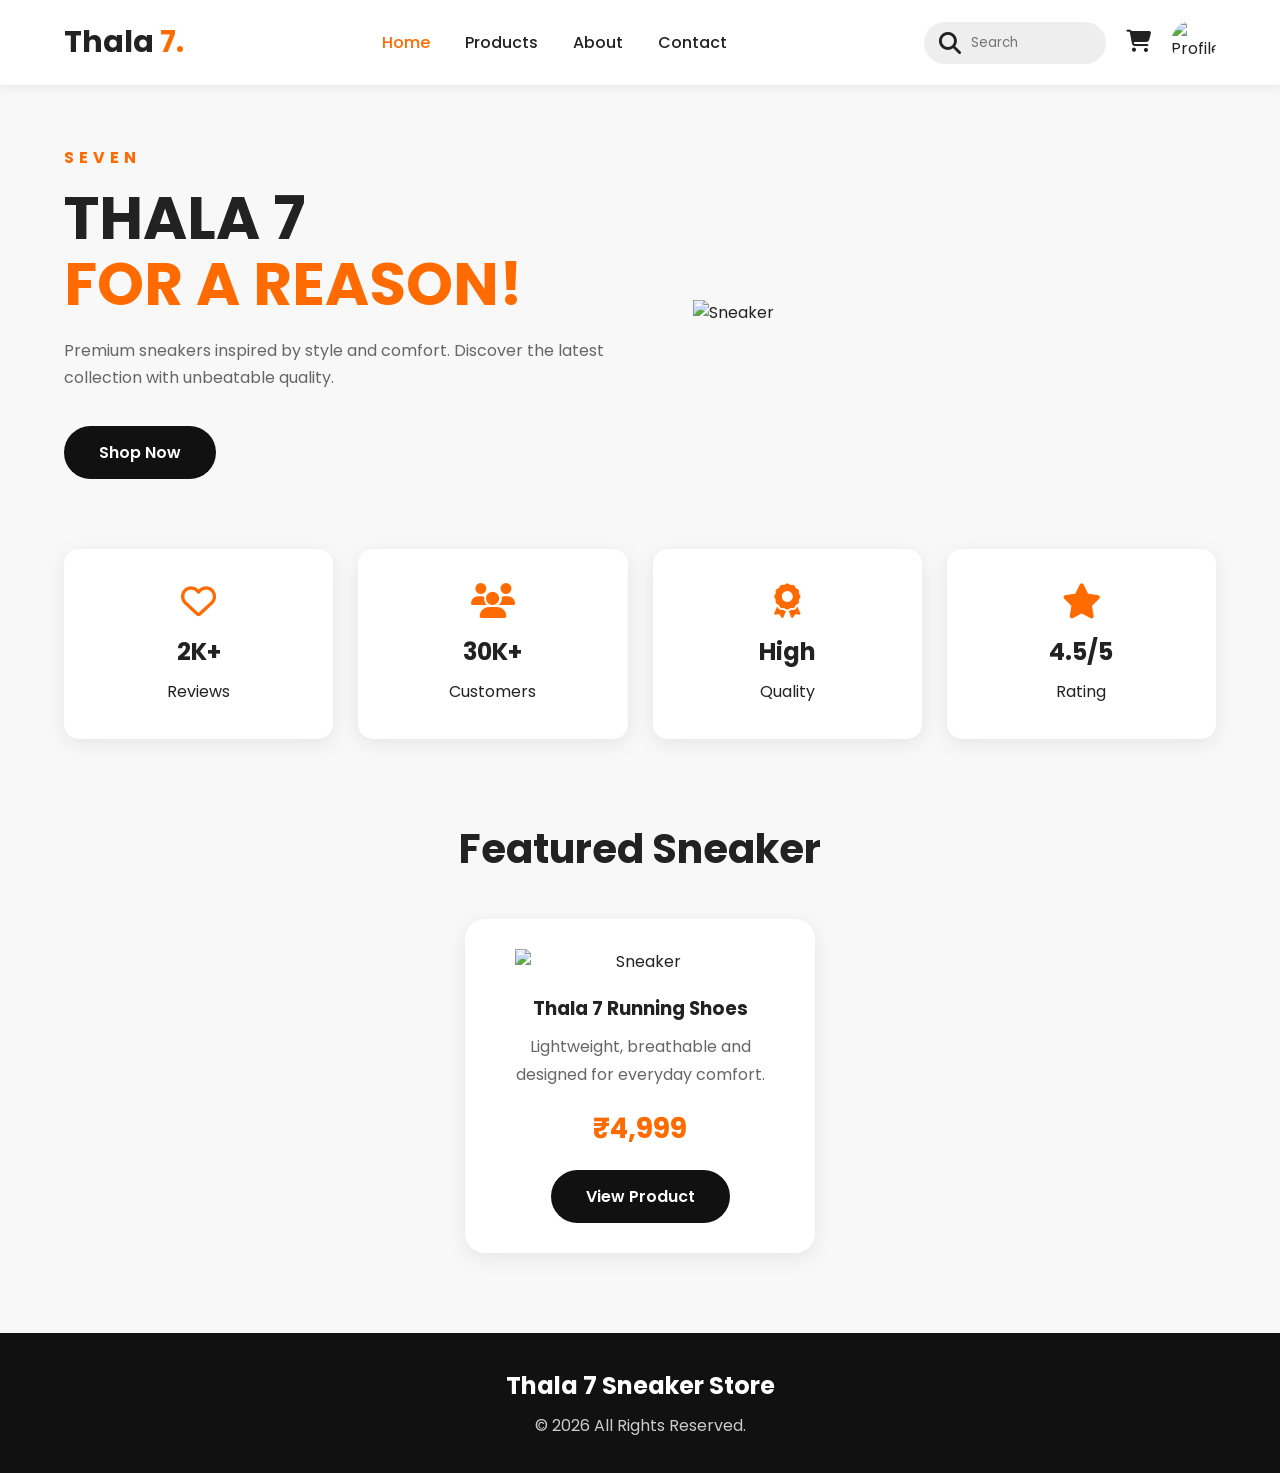
==== index.html @ ec1a3374 "Initial commit" ====
<!DOCTYPE html>
<html lang="en">
<head>
    <meta charset="UTF-8">
    <meta name="viewport" content="width=device-width, initial-scale=1.0">
    <title>Thala 7 Sneaker Store</title>


    <link rel="stylesheet" href="css/style.css">

  
    <link rel="stylesheet"
        href="https://cdnjs.cloudflare.com/ajax/libs/font-awesome/6.5.1/css/all.min.css">
</head>
<body>

   

    <header>
        <nav class="navbar">

            <div class="logo">
                <h2>Thala <span>7.</span></h2>
            </div>

            <ul class="nav-links">
                <li><a href="index.html" class="active">Home</a></li>
                <li><a href="product.html">Products</a></li>
                <li><a href="#">About</a></li>
                <li><a href="#">Contact</a></li>
            </ul>

            <div class="nav-icons">

                <div class="search-box">
                    <i class="fa-solid fa-magnifying-glass"></i>
                    <input type="text" placeholder="Search">
                </div>

                <a href="cart.html">
                    <i class="fa-solid fa-cart-shopping"></i>
                </a>

                <img src="images/profile.jpg" alt="Profile">

            </div>

        </nav>
    </header>




    <section class="hero">

        <div class="hero-left">

            <h4>SEVEN</h4>

            <h1>
                THALA 7 <br>
                <span>FOR A REASON!</span>
            </h1>

            <p>
                Premium sneakers inspired by style and comfort.
                Discover the latest collection with unbeatable quality.
            </p>

            <a href="product.html" class="btn">
                Shop Now
            </a>

        </div>


        <div class="hero-right">

            <img src="images/shoe.png" alt="Sneaker">

        </div>

    </section>





    <section class="services">

        <div class="service-box">

            <i class="fa-regular fa-heart"></i>

            <h2>2K+</h2>

            <p>Reviews</p>

        </div>

        <div class="service-box">

            <i class="fa-solid fa-users"></i>

            <h2>30K+</h2>

            <p>Customers</p>

        </div>

        <div class="service-box">

            <i class="fa-solid fa-award"></i>

            <h2>High</h2>

            <p>Quality</p>

        </div>

        <div class="service-box">

            <i class="fa-solid fa-star"></i>

            <h2>4.5/5</h2>

            <p>Rating</p>

        </div>

    </section>



    <section class="featured">

        <h2>Featured Sneaker</h2>

        <div class="feature-card">

            <img src="images/shoe.png" alt="Sneaker">

            <h3>Thala 7 Running Shoes</h3>

            <p>
                Lightweight, breathable and designed for everyday comfort.
            </p>

            <h4>₹4,999</h4>

            <a href="product.html" class="btn">
                View Product
            </a>

        </div>

    </section>



    <footer>

        <h2>Thala 7 Sneaker Store</h2>

        <p>© 2026 All Rights Reserved.</p>

    </footer>

</body>
</html>
---- css/style.css ----
@import url('https://fonts.googleapis.com/css2?family=Poppins:wght@300;400;500;600;700;800&display=swap');

*{
    margin:0;
    padding:0;
    box-sizing:border-box;
    font-family:'Poppins',sans-serif;
}

body{
    background:#f8f8f8;
    color:#222;
}

a{
    text-decoration:none;
    color:inherit;
}

img{
    max-width:100%;
    display:block;
}

ul{
    list-style:none;
}

button{
    cursor:pointer;
    border:none;
}

.btn{
    display:inline-block;
    background:#111;
    color:#fff;
    padding:14px 35px;
    border-radius:30px;
    transition:.3s;
    font-weight:600;
}

.btn:hover{
    background:#ff6b00;
}

header{
    background:#fff;
    box-shadow:0 2px 10px rgba(0,0,0,.08);
    position:sticky;
    top:0;
    z-index:1000;
}

.navbar{
    width:90%;
    margin:auto;
    display:flex;
    justify-content:space-between;
    align-items:center;
    padding:20px 0;
}

.logo h2{
    font-size:30px;
    font-weight:700;
}

.logo span{
    color:#ff6b00;
}

.nav-links{
    display:flex;
    gap:35px;
}

.nav-links a{
    font-weight:500;
    transition:.3s;
}

.nav-links a:hover,
.nav-links .active{
    color:#ff6b00;
}

.nav-icons{
    display:flex;
    align-items:center;
    gap:20px;
}

.search-box{
    display:flex;
    align-items:center;
    background:#eee;
    padding:10px 15px;
    border-radius:30px;
}

.search-box input{
    border:none;
    outline:none;
    background:none;
    margin-left:10px;
    width:120px;
}

.nav-icons img{
    width:45px;
    height:45px;
    border-radius:50%;
    object-fit:cover;
}

.nav-icons i{
    font-size:22px;
}

.hero{
    width:90%;
    margin:60px auto;
    display:flex;
    justify-content:space-between;
    align-items:center;
    gap:50px;
}

.hero-left{
    flex:1;
}

.hero-left h4{
    color:#ff6b00;
    letter-spacing:5px;
    margin-bottom:15px;
}

.hero-left h1{
    font-size:60px;
    line-height:1.1;
    margin-bottom:20px;
}

.hero-left span{
    color:#ff6b00;
}

.hero-left p{
    color:#666;
    margin-bottom:35px;
    line-height:1.7;
}

.hero-right{
    flex:1;
    display:flex;
    justify-content:center;
}

.hero-right img{
    width:90%;
    animation:float 3s ease-in-out infinite;
}

@keyframes float{

    0%{
        transform:translateY(0);
    }

    50%{
        transform:translateY(-15px);
    }

    100%{
        transform:translateY(0);
    }

}

.services{
    width:90%;
    margin:70px auto;
    display:grid;
    grid-template-columns:repeat(4,1fr);
    gap:25px;
}

.service-box{
    background:#fff;
    padding:35px;
    border-radius:15px;
    text-align:center;
    box-shadow:0 5px 20px rgba(0,0,0,.08);
    transition:.3s;
}

.service-box:hover{
    transform:translateY(-8px);
}

.service-box i{
    font-size:35px;
    color:#ff6b00;
    margin-bottom:15px;
}

.service-box h2{
    margin-bottom:10px;
}

.featured{
    width:90%;
    margin:80px auto;
    text-align:center;
}

.featured h2{
    font-size:40px;
    margin-bottom:40px;
}

.feature-card{
    width:350px;
    margin:auto;
    background:#fff;
    padding:30px;
    border-radius:20px;
    box-shadow:0 5px 20px rgba(0,0,0,.08);
}

.feature-card img{
    width:250px;
    margin:auto;
}

.feature-card h3{
    margin:20px 0 10px;
}

.feature-card p{
    color:#666;
    line-height:1.7;
}

.feature-card h4{
    color:#ff6b00;
    font-size:28px;
    margin:20px 0;
}

.product-page{
    width:90%;
    margin:70px auto;
    display:flex;
    gap:60px;
    align-items:flex-start;
}

.product-image{
    flex:1;
}

.product-image>img{
    background:#fff;
    padding:30px;
    border-radius:20px;
    box-shadow:0 5px 20px rgba(0,0,0,.08);
}

.gallery{
    display:flex;
    gap:15px;
    margin-top:20px;
}

.gallery img{
    width:100px;
    background:#fff;
    padding:10px;
    border-radius:10px;
    cursor:pointer;
    transition:.3s;
}

.gallery img:hover{
    transform:scale(1.05);
}

.product-details{
    flex:1;
}

.product-details h1{
    font-size:42px;
}

.brand{
    color:#666;
    margin:15px 0;
}

.rating{
    color:#ffb400;
    margin-bottom:20px;
}

.rating span{
    color:#555;
    margin-left:10px;
}

.price{
    font-size:40px;
    color:#ff6b00;
    margin:20px 0;
}

.price del{
    color:#999;
    font-size:22px;
    margin-left:15px;
}

.product-details p{
    color:#666;
    line-height:1.8;
}

.sizes{
    margin:30px 0;
}

.sizes h3{
    margin-bottom:15px;
}

.sizes button{
    width:50px;
    height:50px;
    margin-right:10px;
    border-radius:10px;
    background:#fff;
    box-shadow:0 3px 10px rgba(0,0,0,.1);
    font-weight:600;
}

.sizes button:hover{
    background:#ff6b00;
    color:#fff;
}

.quantity{
    display:flex;
    align-items:center;
    gap:20px;
    margin-bottom:35px;
}

.quantity button{
    width:45px;
    height:45px;
    border-radius:50%;
    background:#111;
    color:#fff;
    font-size:18px;
}

.quantity span{
    font-size:22px;
    font-weight:600;
}
.cart-page{
    width:90%;
    margin:60px auto;
    display:flex;
    gap:40px;
    align-items:flex-start;
}

.cart-left{
    flex:2;
}

.cart-left h1{
    margin-bottom:30px;
    font-size:40px;
}

table{
    width:100%;
    background:#fff;
    border-radius:15px;
    overflow:hidden;
    border-collapse:collapse;
    box-shadow:0 5px 20px rgba(0,0,0,.08);
}

th{
    background:#111;
    color:#fff;
    padding:18px;
}

td{
    padding:20px;
    text-align:center;
    border-bottom:1px solid #eee;
}

.product{
    display:flex;
    align-items:center;
    gap:15px;
}

.product img{
    width:80px;
    background:#f5f5f5;
    padding:8px;
    border-radius:10px;
}

.qty{
    display:flex;
    justify-content:center;
    align-items:center;
    gap:12px;
}

.qty button{
    width:35px;
    height:35px;
    border-radius:50%;
    background:#111;
    color:#fff;
    font-size:18px;
}

.fa-trash{
    color:#ff3b3b;
    cursor:pointer;
}

.continue{
    display:inline-block;
    margin-top:30px;
    font-weight:600;
    color:#ff6b00;
}

.cart-right{
    flex:1;
}

.summary{
    background:#fff;
    padding:30px;
    border-radius:15px;
    box-shadow:0 5px 20px rgba(0,0,0,.08);
}

.summary h2{
    margin-bottom:25px;
}

.coupon{
    display:flex;
    gap:10px;
    margin-bottom:25px;
}

.coupon input{
    flex:1;
    padding:12px;
    border:1px solid #ddd;
    border-radius:8px;
    outline:none;
}

.coupon button{
    padding:12px 18px;
    background:#111;
    color:#fff;
    border-radius:8px;
}

.price-row{
    display:flex;
    justify-content:space-between;
    margin:18px 0;
    color:#555;
}

.total{
    font-size:20px;
    color:#111;
}

.pay-btn{
    display:block;
    text-align:center;
    margin-top:25px;
    background:#ff6b00;
    color:#fff;
    padding:16px;
    border-radius:12px;
    font-weight:600;
    transition:.3s;
}

.pay-btn:hover{
    background:#111;
}

.payment-icons{
    display:flex;
    justify-content:center;
    gap:25px;
    margin-top:25px;
}

.payment-icons i{
    font-size:40px;
    color:#555;
}

.payment-page{
    width:90%;
    margin:60px auto;
    display:flex;
    gap:40px;
    align-items:flex-start;
}

.checkout-form{
    flex:2;
    background:#fff;
    padding:35px;
    border-radius:15px;
    box-shadow:0 5px 20px rgba(0,0,0,.08);
}

.checkout-form h2{
    margin-bottom:25px;
}

.checkout-form input{
    width:100%;
    padding:15px;
    margin-bottom:18px;
    border:1px solid #ddd;
    border-radius:10px;
    outline:none;
}

.row{
    display:flex;
    gap:20px;
}

.payment-method{
    display:flex;
    gap:20px;
    margin:25px 0;
}

.method{
    flex:1;
    text-align:center;
    padding:20px;
    border:2px solid #eee;
    border-radius:12px;
    cursor:pointer;
    transition:.3s;
}

.method:hover{
    border-color:#ff6b00;
}

.method i{
    font-size:35px;
    color:#ff6b00;
    margin-bottom:10px;
}

.payment-summary{
    flex:1;
    background:#fff;
    padding:30px;
    border-radius:15px;
    box-shadow:0 5px 20px rgba(0,0,0,.08);
}

.payment-summary h2{
    margin-bottom:25px;
}

.summary-row{
    display:flex;
    justify-content:space-between;
    margin:18px 0;
}

footer{
    margin-top:80px;
    background:#111;
    color:#fff;
    text-align:center;
    padding:35px 20px;
}

footer h3,
footer h2{
    margin-bottom:10px;
}

footer p{
    color:#ccc;
}

@media(max-width:992px){

    .hero,
    .product-page,
    .cart-page,
    .payment-page{
        flex-direction:column;
    }

    .services{
        grid-template-columns:repeat(2,1fr);
    }

    .navbar{
        flex-direction:column;
        gap:20px;
    }

    .nav-links{
        flex-wrap:wrap;
        justify-content:center;
    }

    .hero-left h1{
        font-size:45px;
    }
}

@media(max-width:768px){

    .services{
        grid-template-columns:1fr;
    }

    .gallery{
        justify-content:center;
        flex-wrap:wrap;
    }

    .row{
        flex-direction:column;
    }

    .payment-method{
        flex-direction:column;
    }

    .search-box{
        display:none;
    }

    .hero-left h1{
        font-size:36px;
    }

    .featured h2{
        font-size:30px;
    }

    table{
        display:block;
        overflow-x:auto;
    }
}

@media(max-width:500px){

    .hero{
        margin:30px auto;
    }

    .hero-left h1{
        font-size:30px;
    }

    .feature-card{
        width:100%;
    }

    .logo h2{
        font-size:24px;
    }

    .nav-links{
        gap:15px;
    }

    .btn{
        width:100%;
        text-align:center;
    }
}
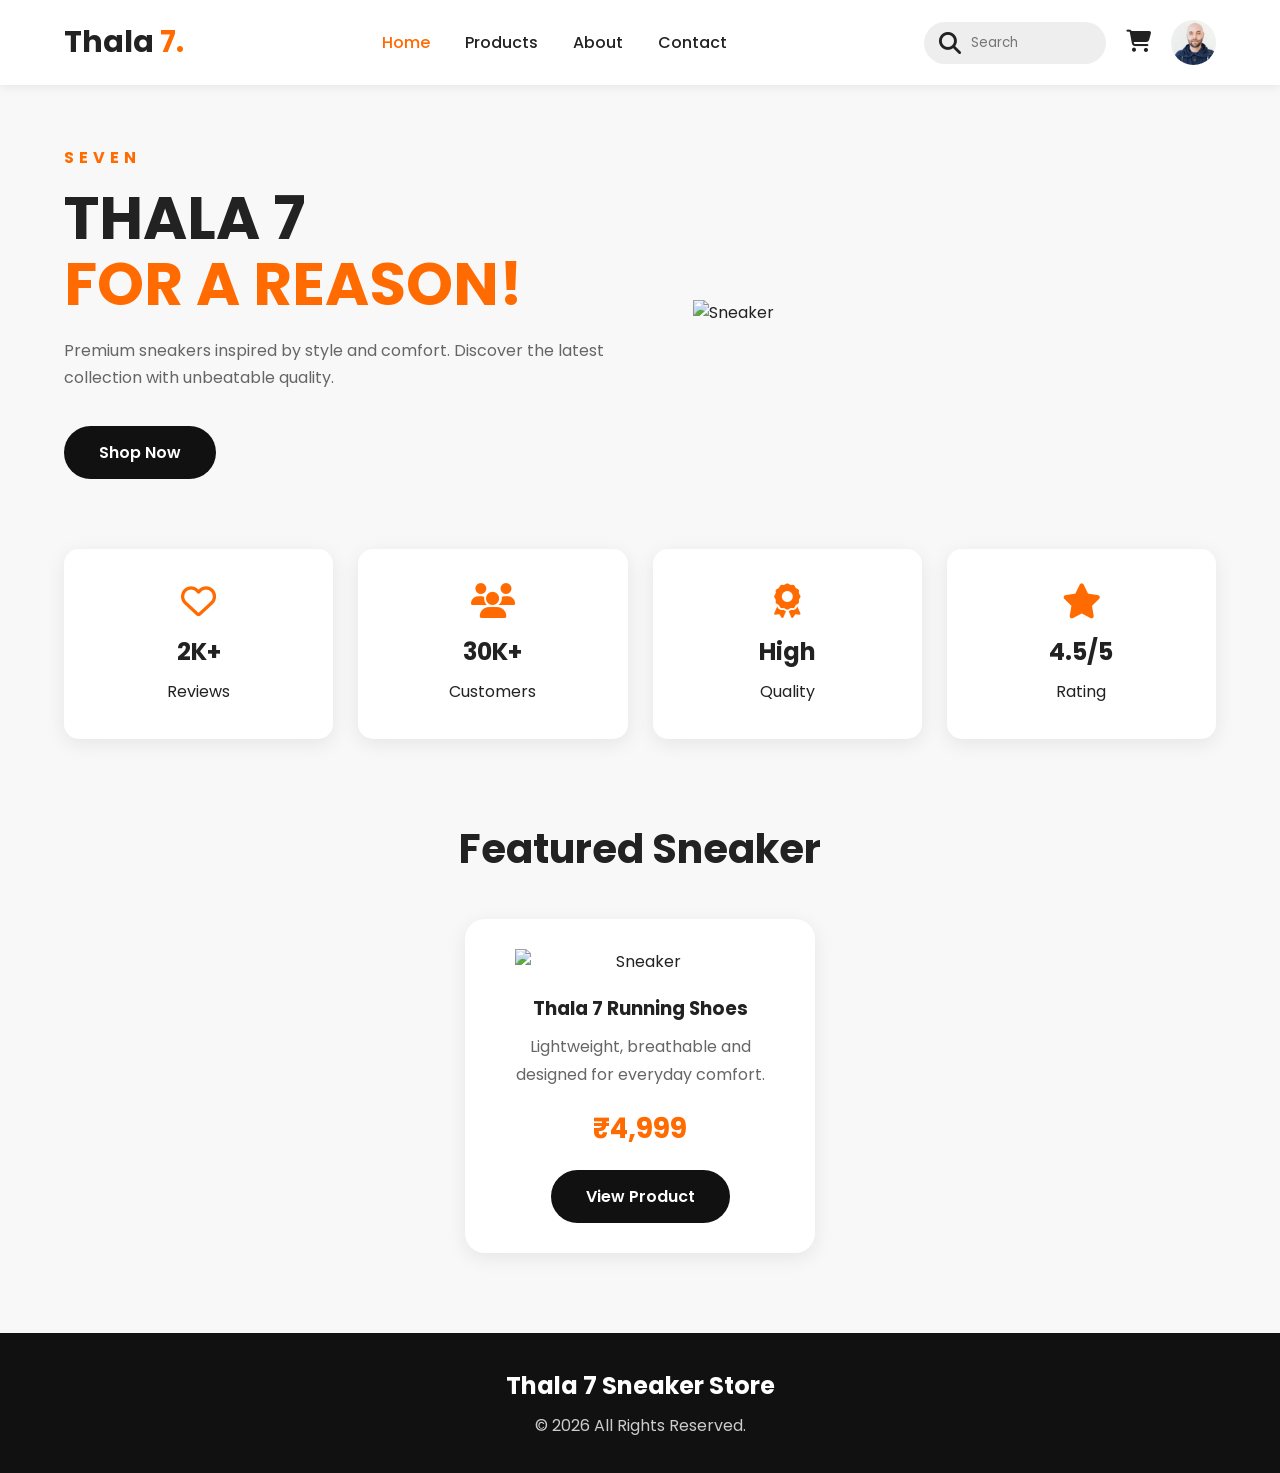
==== commit def21fd0: "Update index.html" ====
--- a/index.html
+++ b/index.html
@@ -41,7 +41,7 @@
                     <i class="fa-solid fa-cart-shopping"></i>
                 </a>
 
-                <img src="images/profile.jpg" alt="Profile">
+                <img src="images/Profile.jpg" alt="Profile">
 
             </div>
 
@@ -76,7 +76,7 @@
 
         <div class="hero-right">
 
-            <img src="images/shoe.png" alt="Sneaker">
+            <img src="images/Shoe.png" alt="Sneaker">
 
         </div>
 
@@ -138,7 +138,7 @@
 
         <div class="feature-card">
 
-            <img src="images/shoe.png" alt="Sneaker">
+            <img src="images/Shoe.png" alt="Sneaker">
 
             <h3>Thala 7 Running Shoes</h3>
 
@@ -167,4 +167,4 @@
     </footer>
 
 </body>
-</html>+</html>
--- a/css/style.css
+++ b/css/style.css
@@ -714,4 +714,4 @@
         width:100%;
         text-align:center;
     }
-}+}
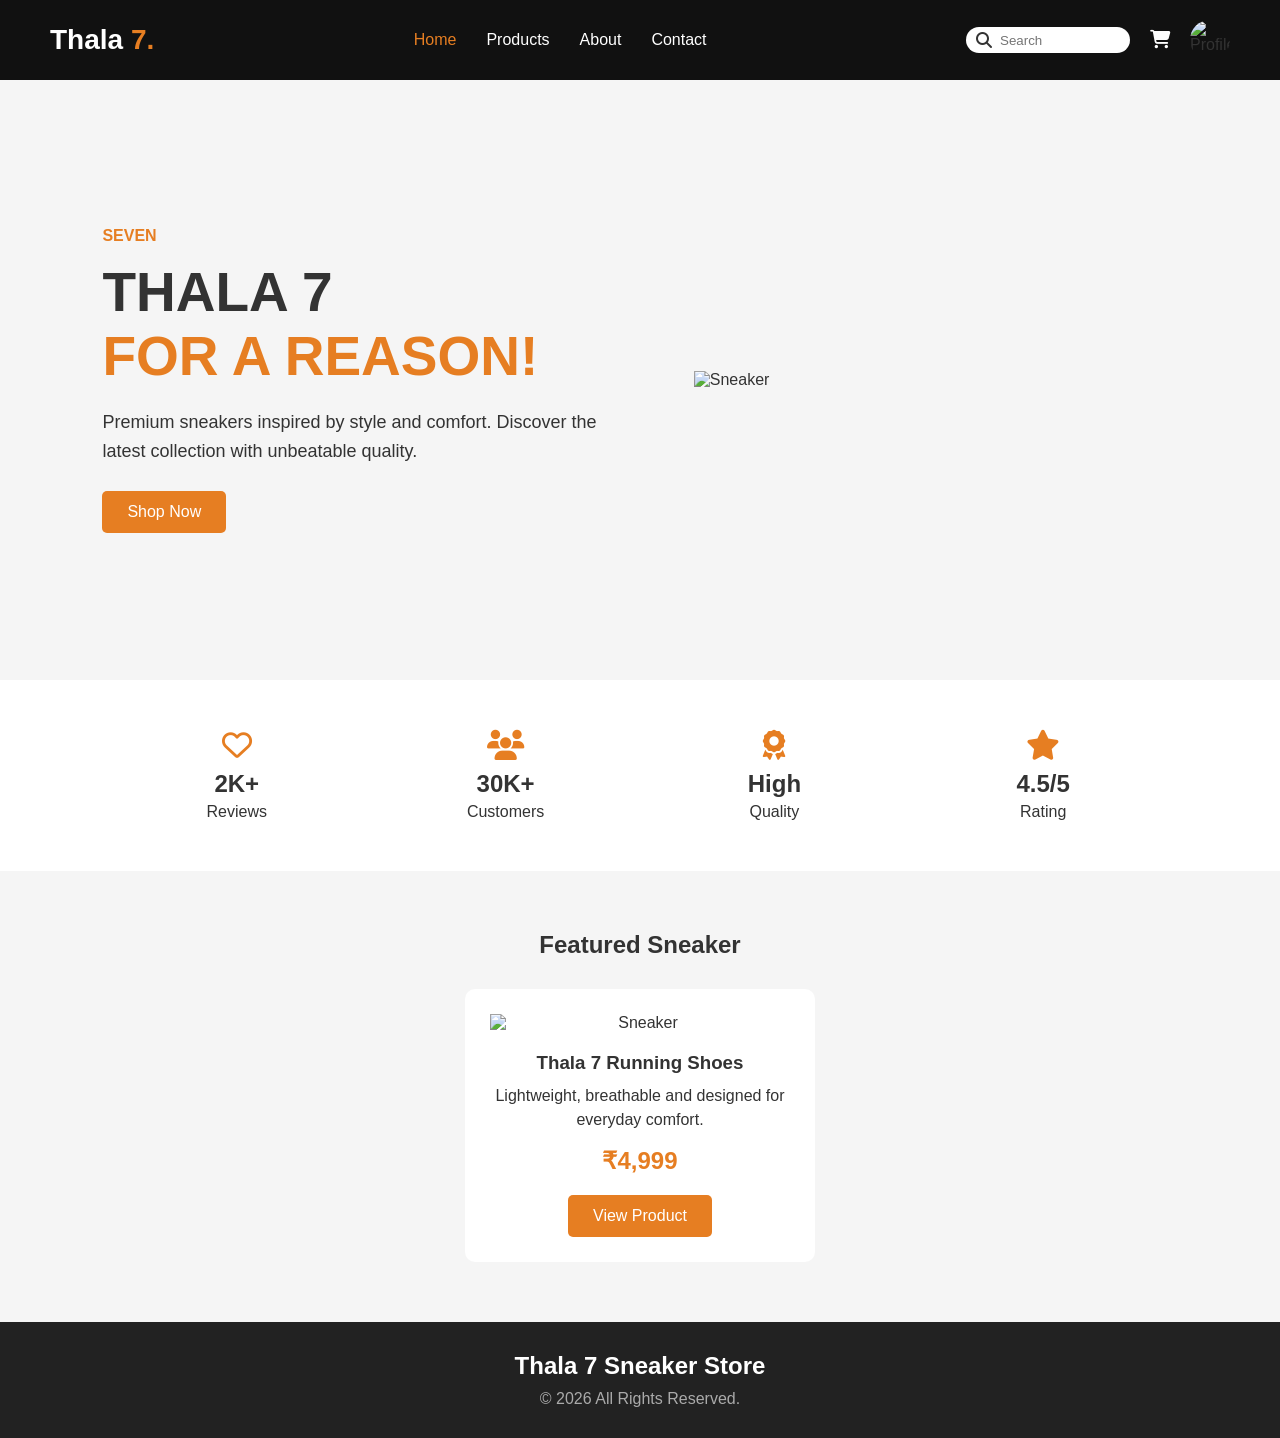
==== commit 5efc2fbe: "Update index.html" ====
--- a/index.html
+++ b/index.html
@@ -1,170 +1,122 @@
-<!DOCTYPE html>
+<!doctype html>
 <html lang="en">
-<head>
-    <meta charset="UTF-8">
-    <meta name="viewport" content="width=device-width, initial-scale=1.0">
+  <head>
+    <meta charset="UTF-8" />
+    <meta name="viewport" content="width=device-width, initial-scale=1.0" />
     <title>Thala 7 Sneaker Store</title>
 
+    <link rel="stylesheet" href="css/style.css" />
 
-    <link rel="stylesheet" href="css/style.css">
+    <link
+      rel="stylesheet"
+      href="https://cdnjs.cloudflare.com/ajax/libs/font-awesome/6.5.1/css/all.min.css"
+    />
+  </head>
+  <body>
+    <header>
+      <nav class="navbar">
+        <div class="logo">
+          <h2>Thala <span>7.</span></h2>
+        </div>
 
-  
-    <link rel="stylesheet"
-        href="https://cdnjs.cloudflare.com/ajax/libs/font-awesome/6.5.1/css/all.min.css">
-</head>
-<body>
+        <ul class="nav-links">
+          <li><a href="index.html" class="active">Home</a></li>
+          <li><a href="product.html">Products</a></li>
+          <li><a href="#">About</a></li>
+          <li><a href="#">Contact</a></li>
+        </ul>
 
-   
+        <div class="nav-icons">
+          <div class="search-box">
+            <i class="fa-solid fa-magnifying-glass"></i>
+            <input type="text" placeholder="Search" />
+          </div>
 
-    <header>
-        <nav class="navbar">
+          <a href="cart.html">
+            <i class="fa-solid fa-cart-shopping"></i>
+          </a>
 
-            <div class="logo">
-                <h2>Thala <span>7.</span></h2>
-            </div>
-
-            <ul class="nav-links">
-                <li><a href="index.html" class="active">Home</a></li>
-                <li><a href="product.html">Products</a></li>
-                <li><a href="#">About</a></li>
-                <li><a href="#">Contact</a></li>
-            </ul>
-
-            <div class="nav-icons">
-
-                <div class="search-box">
-                    <i class="fa-solid fa-magnifying-glass"></i>
-                    <input type="text" placeholder="Search">
-                </div>
-
-                <a href="cart.html">
-                    <i class="fa-solid fa-cart-shopping"></i>
-                </a>
-
-                <img src="images/Profile.jpg" alt="Profile">
-
-            </div>
-
-        </nav>
+          <img src="images/profile.jpg" alt="Profile" />
+        </div>
+      </nav>
     </header>
 
+    <section class="hero">
+      <div class="hero-left">
+        <h4>SEVEN</h4>
 
+        <h1>
+          THALA 7 <br />
+          <span>FOR A REASON!</span>
+        </h1>
 
+        <p>
+          Premium sneakers inspired by style and comfort. Discover the latest
+          collection with unbeatable quality.
+        </p>
 
-    <section class="hero">
+        <a href="product.html" class="btn"> Shop Now </a>
+      </div>
 
-        <div class="hero-left">
-
-            <h4>SEVEN</h4>
-
-            <h1>
-                THALA 7 <br>
-                <span>FOR A REASON!</span>
-            </h1>
-
-            <p>
-                Premium sneakers inspired by style and comfort.
-                Discover the latest collection with unbeatable quality.
-            </p>
-
-            <a href="product.html" class="btn">
-                Shop Now
-            </a>
-
-        </div>
-
-
-        <div class="hero-right">
-
-            <img src="images/Shoe.png" alt="Sneaker">
-
-        </div>
-
+      <div class="hero-right">
+        <img src="images/shoe.png" alt="Sneaker" />
+      </div>
     </section>
 
+    <section class="services">
+      <div class="service-box">
+        <i class="fa-regular fa-heart"></i>
 
+        <h2>2K+</h2>
 
+        <p>Reviews</p>
+      </div>
 
+      <div class="service-box">
+        <i class="fa-solid fa-users"></i>
 
-    <section class="services">
+        <h2>30K+</h2>
 
-        <div class="service-box">
+        <p>Customers</p>
+      </div>
 
-            <i class="fa-regular fa-heart"></i>
+      <div class="service-box">
+        <i class="fa-solid fa-award"></i>
 
-            <h2>2K+</h2>
+        <h2>High</h2>
 
-            <p>Reviews</p>
+        <p>Quality</p>
+      </div>
 
-        </div>
+      <div class="service-box">
+        <i class="fa-solid fa-star"></i>
 
-        <div class="service-box">
+        <h2>4.5/5</h2>
 
-            <i class="fa-solid fa-users"></i>
-
-            <h2>30K+</h2>
-
-            <p>Customers</p>
-
-        </div>
-
-        <div class="service-box">
-
-            <i class="fa-solid fa-award"></i>
-
-            <h2>High</h2>
-
-            <p>Quality</p>
-
-        </div>
-
-        <div class="service-box">
-
-            <i class="fa-solid fa-star"></i>
-
-            <h2>4.5/5</h2>
-
-            <p>Rating</p>
-
-        </div>
-
+        <p>Rating</p>
+      </div>
     </section>
 
+    <section class="featured">
+      <h2>Featured Sneaker</h2>
 
+      <div class="feature-card">
+        <img src="images/shoe.png" alt="Sneaker" />
 
-    <section class="featured">
+        <h3>Thala 7 Running Shoes</h3>
 
-        <h2>Featured Sneaker</h2>
+        <p>Lightweight, breathable and designed for everyday comfort.</p>
 
-        <div class="feature-card">
+        <h4>₹4,999</h4>
 
-            <img src="images/Shoe.png" alt="Sneaker">
-
-            <h3>Thala 7 Running Shoes</h3>
-
-            <p>
-                Lightweight, breathable and designed for everyday comfort.
-            </p>
-
-            <h4>₹4,999</h4>
-
-            <a href="product.html" class="btn">
-                View Product
-            </a>
-
-        </div>
-
+        <a href="product.html" class="btn"> View Product </a>
+      </div>
     </section>
 
+    <footer>
+      <h2>Thala 7 Sneaker Store</h2>
 
-
-    <footer>
-
-        <h2>Thala 7 Sneaker Store</h2>
-
-        <p>© 2026 All Rights Reserved.</p>
-
+      <p>© 2026 All Rights Reserved.</p>
     </footer>
-
-</body>
+  </body>
 </html>
--- a/css/style.css
+++ b/css/style.css
@@ -1,717 +1,910 @@
 @import url('https://fonts.googleapis.com/css2?family=Poppins:wght@300;400;500;600;700;800&display=swap');
-
-*{
-    margin:0;
-    padding:0;
-    box-sizing:border-box;
-    font-family:'Poppins',sans-serif;
-}
-
-body{
-    background:#f8f8f8;
-    color:#222;
-}
-
-a{
-    text-decoration:none;
-    color:inherit;
-}
-
-img{
-    max-width:100%;
-    display:block;
-}
-
-ul{
-    list-style:none;
-}
-
-button{
-    cursor:pointer;
-    border:none;
-}
-
-.btn{
-    display:inline-block;
-    background:#111;
-    color:#fff;
-    padding:14px 35px;
-    border-radius:30px;
-    transition:.3s;
-    font-weight:600;
-}
-
-.btn:hover{
-    background:#ff6b00;
-}
-
-header{
-    background:#fff;
-    box-shadow:0 2px 10px rgba(0,0,0,.08);
-    position:sticky;
-    top:0;
-    z-index:1000;
-}
-
-.navbar{
-    width:90%;
-    margin:auto;
-    display:flex;
-    justify-content:space-between;
-    align-items:center;
-    padding:20px 0;
-}
-
-.logo h2{
-    font-size:30px;
-    font-weight:700;
-}
-
-.logo span{
-    color:#ff6b00;
-}
-
-.nav-links{
-    display:flex;
-    gap:35px;
-}
-
-.nav-links a{
-    font-weight:500;
-    transition:.3s;
+* {
+  margin: 0;
+  padding: 0;
+  box-sizing: border-box;
+}
+
+body {
+  font-family: Arial, sans-serif;
+  color: #333;
+  background-color: #fff;
+}
+
+a {
+  text-decoration: none;
+  color: inherit;
+}
+
+img {
+  max-width: 100%;
+  display: block;
+}
+
+button,
+input {
+  font-family: Arial, sans-serif;
+}
+header {
+  background-color: #111;
+}
+
+.navbar {
+  display: flex;
+  align-items: center;
+  justify-content: space-between;
+  padding: 20px 50px;
+}
+
+.logo h2 {
+  color: white;
+  font-size: 28px;
+}
+
+.logo span {
+  color: #e67e22;
+}
+
+.nav-links {
+  display: flex;
+  list-style: none;
+  gap: 30px;
+}
+
+.nav-links a {
+  color: white;
+  font-size: 16px;
 }
 
 .nav-links a:hover,
-.nav-links .active{
-    color:#ff6b00;
-}
-
-.nav-icons{
-    display:flex;
-    align-items:center;
-    gap:20px;
-}
-
-.search-box{
-    display:flex;
-    align-items:center;
-    background:#eee;
-    padding:10px 15px;
-    border-radius:30px;
-}
-
-.search-box input{
-    border:none;
-    outline:none;
-    background:none;
-    margin-left:10px;
-    width:120px;
-}
-
-.nav-icons img{
-    width:45px;
-    height:45px;
-    border-radius:50%;
-    object-fit:cover;
-}
-
-.nav-icons i{
-    font-size:22px;
-}
-
-.hero{
-    width:90%;
-    margin:60px auto;
-    display:flex;
-    justify-content:space-between;
-    align-items:center;
-    gap:50px;
-}
-
-.hero-left{
-    flex:1;
-}
-
-.hero-left h4{
-    color:#ff6b00;
-    letter-spacing:5px;
-    margin-bottom:15px;
-}
-
-.hero-left h1{
-    font-size:60px;
-    line-height:1.1;
-    margin-bottom:20px;
-}
-
-.hero-left span{
-    color:#ff6b00;
-}
-
-.hero-left p{
-    color:#666;
-    margin-bottom:35px;
-    line-height:1.7;
-}
-
-.hero-right{
-    flex:1;
-    display:flex;
-    justify-content:center;
-}
-
-.hero-right img{
-    width:90%;
-    animation:float 3s ease-in-out infinite;
-}
-
-@keyframes float{
-
-    0%{
-        transform:translateY(0);
+.nav-links a.active {
+  color: #e67e22;
+}
+
+.nav-icons {
+  display: flex;
+  align-items: center;
+  gap: 20px;
+}
+
+.nav-icons a {
+  color: white;
+  font-size: 18px;
+}
+
+.nav-icons img {
+  width: 40px;
+  height: 40px;
+  border-radius: 50%;
+}
+
+.search-box {
+  display: flex;
+  align-items: center;
+  background-color: white;
+  padding: 5px 10px;
+  border-radius: 20px;
+}
+
+.search-box input {
+  border: none;
+  outline: none;
+  width: 120px;
+  margin-left: 8px;
+}
+
+.btn {
+  display: inline-block;
+  background-color: #e67e22;
+  color: white;
+  padding: 12px 25px;
+  border-radius: 5px;
+  border: none;
+  cursor: pointer;
+}
+
+.btn:hover {
+  background-color: #cf6d17;
+}
+
+.hero {
+  min-height: 600px;
+  display: flex;
+  align-items: center;
+  justify-content: space-between;
+  padding: 60px 8%;
+  background-color: #f5f5f5;
+}
+
+.hero-left {
+  width: 50%;
+}
+
+.hero-left h4 {
+  color: #e67e22;
+  margin-bottom: 15px;
+}
+
+.hero-left h1 {
+  font-size: 55px;
+  margin-bottom: 20px;
+}
+
+.hero-left h1 span {
+  color: #e67e22;
+}
+
+.hero-left p {
+  font-size: 18px;
+  line-height: 1.6;
+  margin-bottom: 25px;
+}
+
+.hero-right {
+  width: 45%;
+}
+
+.hero-right img {
+  width: 100%;
+}
+.services {
+  display: flex;
+  justify-content: space-around;
+  text-align: center;
+  padding: 50px 8%;
+  background-color: #fff;
+}
+
+.service-box {
+  width: 22%;
+}
+
+.service-box i {
+  font-size: 30px;
+  color: #e67e22;
+  margin-bottom: 10px;
+}
+
+.service-box h2 {
+  margin-bottom: 5px;
+}
+
+.featured {
+  padding: 60px 8%;
+  text-align: center;
+  background-color: #f5f5f5;
+}
+
+.featured > h2 {
+  margin-bottom: 30px;
+}
+
+.feature-card {
+  background-color: white;
+  width: 350px;
+  max-width: 100%;
+  margin: auto;
+  padding: 25px;
+  border-radius: 10px;
+}
+
+.feature-card img {
+  width: 100%;
+  margin-bottom: 20px;
+}
+
+.feature-card h3 {
+  margin-bottom: 10px;
+}
+
+.feature-card p {
+  line-height: 1.5;
+  margin-bottom: 15px;
+}
+
+.feature-card h4 {
+  color: #e67e22;
+  font-size: 24px;
+  margin-bottom: 20px;
+}
+
+.product-page {
+  display: flex;
+  gap: 60px;
+  padding: 60px 8%;
+  max-width: 1200px;
+  margin: auto;
+}
+
+.product-image {
+  width: 50%;
+}
+
+.product-image > img {
+  width: 100%;
+  max-height: 450px;
+  object-fit: contain;
+}
+
+.gallery {
+  display: flex;
+  gap: 15px;
+  margin-top: 20px;
+}
+
+.gallery img {
+  width: 80px;
+  height: 80px;
+  object-fit: cover;
+  border: 1px solid #ddd;
+  cursor: pointer;
+}
+
+.product-details {
+  width: 50%;
+}
+
+.product-details h1 {
+  font-size: 36px;
+  margin-bottom: 15px;
+}
+
+.brand {
+  color: #777;
+  margin-bottom: 15px;
+}
+
+.rating {
+  color: #e67e22;
+  margin-bottom: 20px;
+}
+
+.rating span {
+  color: #555;
+  margin-left: 10px;
+}
+
+.price {
+  color: #e67e22;
+  font-size: 30px;
+  margin-bottom: 20px;
+}
+
+.price del {
+  color: #999;
+  font-size: 18px;
+  margin-left: 10px;
+}
+
+.product-details > p {
+  line-height: 1.6;
+  margin-bottom: 25px;
+}
+
+.sizes {
+  margin-bottom: 20px;
+}
+
+.sizes h3 {
+  margin-bottom: 10px;
+}
+
+.sizes button {
+  width: 45px;
+  height: 40px;
+  background-color: white;
+  border: 1px solid #ccc;
+  cursor: pointer;
+  margin-right: 5px;
+}
+
+.sizes button:hover {
+  background-color: #e67e22;
+  color: white;
+}
+
+.quantity {
+  display: flex;
+  align-items: center;
+  gap: 15px;
+  margin-bottom: 25px;
+}
+
+.quantity button {
+  width: 35px;
+  height: 35px;
+  border: 1px solid #ccc;
+  background-color: white;
+  cursor: pointer;
+}
+.cart-page {
+  display: flex;
+  gap: 30px;
+  padding: 60px 8%;
+  max-width: 1200px;
+  margin: auto;
+}
+
+.cart-left {
+  flex: 2;
+}
+
+.cart-right {
+  flex: 1;
+}
+
+.cart-left h1 {
+  margin-bottom: 25px;
+}
+
+table {
+  width: 100%;
+  border-collapse: collapse;
+}
+
+th,
+td {
+  padding: 15px;
+  border-bottom: 1px solid #ddd;
+  text-align: left;
+}
+
+th {
+  background-color: #f5f5f5;
+}
+
+.product {
+  display: flex;
+  align-items: center;
+  gap: 15px;
+}
+
+.product img {
+  width: 70px;
+  height: 70px;
+  object-fit: contain;
+}
+
+.qty {
+  display: flex;
+  align-items: center;
+  gap: 10px;
+}
+
+.qty button {
+  width: 30px;
+  height: 30px;
+  border: 1px solid #ccc;
+  background-color: white;
+  cursor: pointer;
+}
+
+.fa-trash {
+  color: #e74c3c;
+  cursor: pointer;
+}
+
+.continue {
+  display: inline-block;
+  margin-top: 25px;
+  color: #e67e22;
+}
+.cart-right .summary {
+  border: 1px solid #ddd;
+  padding: 25px;
+  width: 100%;
+}
+
+.cart-right .summary h2 {
+  margin-bottom: 20px;
+}
+
+.cart-right .coupon {
+  display: flex;
+  margin-bottom: 20px;
+}
+
+.cart-right .coupon input {
+  width: 70%;
+  padding: 10px;
+  border: 1px solid #ccc;
+}
+
+.cart-right .coupon button {
+  width: 30%;
+  border: none;
+  background-color: #e67e22;
+  color: white;
+  cursor: pointer;
+}
+
+.price-row {
+  display: flex;
+  justify-content: space-between;
+  margin: 15px 0;
+}
+
+.total {
+  font-size: 20px; 
+}
+
+.pay-btn {
+  display: block;
+  text-align: center;
+  background-color: #e67e22;
+  color: white;
+  padding: 13px;
+  margin-top: 20px;
+  border-radius: 5px;
+}
+
+.pay-btn:hover {
+  background-color: #cf6d17;
+}
+
+.payment-icons {
+  text-align: center;
+  margin-top: 20px;
+}
+
+.payment-icons i {
+  font-size: 25px;
+  margin: 0 5px;
+  color: #555;
+}
+
+.payment-page {
+  display: flex;
+  width: 100%;
+  background: #f5f7f8;
+  padding: 40px 8%;
+  gap: 30px;
+}
+
+.checkout {
+  width: 55%;
+  background: #fff;
+  padding: 20px;
+}
+
+.checkout h2 {
+  font-size: 18px;
+  margin: 25px 0 12px;
+}
+
+.checkout label {
+  display: block;
+  font-size: 12px;
+  margin-bottom: 5px;
+}
+
+.checkout input,
+.checkout select {
+  width: 100%;
+  height: 40px;
+  padding: 10px;
+  border: 1px solid #dce1e5;
+  border-radius: 8px;
+  background: #f5f7f8;
+}
+
+.payment-box {
+  border: 1px solid #dce1e5;
+  border-radius: 10px;
+  padding: 12px;
+}
+
+.payment-types {
+  display: flex;
+  gap: 8px;
+  margin-bottom: 20px;
+}
+
+.payment-types button {
+  width: 100px;
+  height: 60px;
+  background: white;
+  border: 1px solid #d0d7dc;
+  border-radius: 8px;
+  color: #71808a;
+  cursor: pointer;
+}
+
+.payment-types button:first-child {
+  border-color: #ff8a20;
+  color: #ff8a20;
+}
+
+.input-row {
+  display: flex;
+  gap: 15px;
+}
+
+.input-row div {
+  width: 50%;
+}
+
+.payment-page .summary {
+  width: 45%;
+  padding: 20px 50px;
+  background: #f5f7f8;
+}
+
+.payment-page .summary h1 {
+  text-align: center;
+  font-size: 20px;
+  margin-bottom: 30px;
+}
+
+.summary-box {
+  background: white;
+  border: 1px solid #e0e4e7;
+  border-radius: 10px;
+  padding: 24px;
+}
+
+.summary-box label {
+  display: block;
+  margin-bottom: 8px;
+}
+
+.summary-box .coupon {
+  display: flex;
+  gap: 10px;
+  margin: 10px 0 24px;
+}
+
+.summary-box .coupon input {
+  flex: 1;
+  height: 40px;
+  padding: 10px;
+  border: 1px solid #ddd;
+  border-radius: 8px;
+}
+
+.summary-box .coupon button {
+  width: 80px;
+  padding: 0 15px;
+  background: #2878f0;
+  color: white;
+  border: none;
+  border-radius: 8px;
+}
+
+.summary-box p {
+  display: flex;
+  justify-content: space-between;
+  margin: 14px 0;
+  font-size: 13px;
+  color: #89939b;
+}
+
+.summary-box .total {
+  color: #44515c;
+  font-size: 15px;
+  border-top: 1px solid #ddd;
+  padding-top: 16px;
+  margin-top: 20px;
+}
+
+.pay-button {
+  width: 100%;
+  height: 50px;
+  margin-top: 28px;
+  border: none;
+  border-radius: 12px;
+  background: #ff9a32;
+  color: white;
+  font-weight: bold;
+  cursor: pointer;
+}
+
+.secure {
+  text-align: center;
+  font-size: 12px;
+  margin-top: 20px;
+}
+
+footer {
+  background-color: #222;
+  color: white;
+  text-align: center;
+  padding: 30px;
+}
+
+footer h2,
+footer h3 {
+  margin-bottom: 10px;
+}
+
+footer p {
+  color: #aaa;
+}
+
+@media (max-width: 900px) {
+  .navbar {
+    padding: 20px;
+  }
+
+  .hero {
+    padding: 50px 5%;
+  }
+
+  .hero-left h1 {
+    font-size: 42px;
+  }
+
+  .product-page {
+    padding: 40px 5%;
+    gap: 30px;
+  }
+
+  .cart-page {
+    padding: 40px 5%;
+  }
+
+  .payment-page {
+    padding: 40px 5%;
+  }
+}
+@media (max-width: 480px) {
+  .logo h2 {
+    font-size: 24px;
+  }
+
+  .nav-links {
+    gap: 10px;
+  }
+
+  .nav-links a {
+    font-size: 14px;
+  }
+
+  .hero-left h1 {
+    font-size: 30px;
+  }
+
+  .hero-left p {
+    font-size: 16px;
+  }
+
+  .service-box {
+    width: 100%;
+  }
+
+  .featured {
+    padding: 40px 20px;
+  }
+
+  .product-details h1 {
+    font-size: 28px;
+  }
+
+  .gallery img {
+    width: 60px;
+    height: 60px;
+  }
+
+  .cart-page {
+    padding: 30px 10px;
+  }
+
+  table {
+    font-size: 12px;
+  }
+
+  .product span {
+    font-size: 12px;
+  }
+
+  .coupon {
+    flex-direction: column;
+  }
+
+  .coupon input,
+  .coupon button {
+    width: 100%;
+  }
+
+  .payment-form .row {
+    flex-direction: column;
+    gap: 0;
+  }
+
+  .payment-form .row input {
+    width: 100%;
+  }
+
+  footer {
+    padding: 25px 15px;
+  }
+}
+.payment-page {
+    display: flex;
+    width: 100%;
+    background: #f5f7f8;
+    padding: 40px 8%;
+}
+
+.checkout {
+    width: 55%;
+    background: #fff;
+    padding: 20px;
+}
+
+.checkout h2 {
+    font-size: 18px;
+    margin: 25px 0 12px;
+}
+
+.checkout label {
+    display: block;
+    font-size: 12px;
+    margin-bottom: 5px;
+}
+
+.checkout input,
+.checkout select {
+    width: 100%;
+    height: 40px;
+    padding: 10px;
+    border: 1px solid #dce1e5;
+    border-radius: 8px;
+    background: #f5f7f8;
+}
+
+.payment-box {
+    border: 1px solid #dce1e5;
+    border-radius: 10px;
+    padding: 12px;
+}
+
+.payment-types {
+    display: flex;
+    gap: 8px;
+    margin-bottom: 20px;
+}
+
+.payment-types button {
+    width: 100px;
+    height: 60px;
+    background: white;
+    border: 1px solid #d0d7dc;
+    border-radius: 8px;
+    color: #71808a;
+}
+
+.payment-types button:first-child {
+    border: 1px solid #ff8a20;
+    color: #ff8a20;
+}
+
+.input-row {
+    display: flex;
+    gap: 15px;
+}
+
+.input-row div {
+    width: 50%;
+}
+
+.summary {
+    width: 45%;
+    padding: 20px 50px;
+    background: #f5f7f8;
+}
+
+.summary h1 {
+    text-align: center;
+    font-size: 20px;
+    margin-bottom: 30px;
+}
+
+.summary-box {
+    background: white;
+    border: 1px solid #e0e4e7;
+    border-radius: 10px;
+    padding: 18px;
+}
+
+.coupon {
+    display: flex;
+    gap: 8px;
+    margin-bottom: 20px;
+    margin-top: 10px;
+}
+
+.coupon input {
+    flex: 1;
+    height: 40px;
+    padding: 10px;
+    border: 1px solid #ddd;
+    border-radius: 8px;
+}
+
+.coupon button {
+    background: #2878f0;
+    color: white;
+    border: none;
+    border-radius: 8px;
+    padding: 0 15px;
+    width: 80px;
+}
+
+.summary-box p {
+    display: flex;
+    justify-content: space-between;
+    margin: 12px 0;
+    font-size: 13px;
+    color: #89939b;
+}
+
+.summary-box .total {
+    color: #44515c;
+    font-size: 15px;
+    border-top: 1px solid #ddd;
+    padding-top: 12px;
+}
+
+.pay-button {
+    width: 100%;
+    height: 50px;
+    margin-top: 32px;
+    border: none;
+    border-radius: 12px;
+    background: #ff9a32;
+    color: white;
+    font-weight: bold;
+}
+
+.secure {
+    text-align: center;
+    font-size: 12px;
+    margin-top: 15px;
+}
+
+@media (max-width: 700px) {
+    .payment-page {
+        flex-direction: column;
+        padding: 20px;
     }
 
-    50%{
-        transform:translateY(-15px);
+    .checkout,
+    .summary {
+        width: 100%;
     }
 
-    100%{
-        transform:translateY(0);
+    .summary {
+        padding: 30px 10px;
     }
 
-}
-
-.services{
-    width:90%;
-    margin:70px auto;
-    display:grid;
-    grid-template-columns:repeat(4,1fr);
-    gap:25px;
-}
-
-.service-box{
-    background:#fff;
-    padding:35px;
-    border-radius:15px;
-    text-align:center;
-    box-shadow:0 5px 20px rgba(0,0,0,.08);
-    transition:.3s;
-}
-
-.service-box:hover{
-    transform:translateY(-8px);
-}
-
-.service-box i{
-    font-size:35px;
-    color:#ff6b00;
-    margin-bottom:15px;
-}
-
-.service-box h2{
-    margin-bottom:10px;
-}
-
-.featured{
-    width:90%;
-    margin:80px auto;
-    text-align:center;
-}
-
-.featured h2{
-    font-size:40px;
-    margin-bottom:40px;
-}
-
-.feature-card{
-    width:350px;
-    margin:auto;
-    background:#fff;
-    padding:30px;
-    border-radius:20px;
-    box-shadow:0 5px 20px rgba(0,0,0,.08);
-}
-
-.feature-card img{
-    width:250px;
-    margin:auto;
-}
-
-.feature-card h3{
-    margin:20px 0 10px;
-}
-
-.feature-card p{
-    color:#666;
-    line-height:1.7;
-}
-
-.feature-card h4{
-    color:#ff6b00;
-    font-size:28px;
-    margin:20px 0;
-}
-
-.product-page{
-    width:90%;
-    margin:70px auto;
-    display:flex;
-    gap:60px;
-    align-items:flex-start;
-}
-
-.product-image{
-    flex:1;
-}
-
-.product-image>img{
-    background:#fff;
-    padding:30px;
-    border-radius:20px;
-    box-shadow:0 5px 20px rgba(0,0,0,.08);
-}
-
-.gallery{
-    display:flex;
-    gap:15px;
-    margin-top:20px;
-}
-
-.gallery img{
-    width:100px;
-    background:#fff;
-    padding:10px;
-    border-radius:10px;
-    cursor:pointer;
-    transition:.3s;
-}
-
-.gallery img:hover{
-    transform:scale(1.05);
-}
-
-.product-details{
-    flex:1;
-}
-
-.product-details h1{
-    font-size:42px;
-}
-
-.brand{
-    color:#666;
-    margin:15px 0;
-}
-
-.rating{
-    color:#ffb400;
-    margin-bottom:20px;
-}
-
-.rating span{
-    color:#555;
-    margin-left:10px;
-}
-
-.price{
-    font-size:40px;
-    color:#ff6b00;
-    margin:20px 0;
-}
-
-.price del{
-    color:#999;
-    font-size:22px;
-    margin-left:15px;
-}
-
-.product-details p{
-    color:#666;
-    line-height:1.8;
-}
-
-.sizes{
-    margin:30px 0;
-}
-
-.sizes h3{
-    margin-bottom:15px;
-}
-
-.sizes button{
-    width:50px;
-    height:50px;
-    margin-right:10px;
-    border-radius:10px;
-    background:#fff;
-    box-shadow:0 3px 10px rgba(0,0,0,.1);
-    font-weight:600;
-}
-
-.sizes button:hover{
-    background:#ff6b00;
-    color:#fff;
-}
-
-.quantity{
-    display:flex;
-    align-items:center;
-    gap:20px;
-    margin-bottom:35px;
-}
-
-.quantity button{
-    width:45px;
-    height:45px;
-    border-radius:50%;
-    background:#111;
-    color:#fff;
-    font-size:18px;
-}
-
-.quantity span{
-    font-size:22px;
-    font-weight:600;
-}
-.cart-page{
-    width:90%;
-    margin:60px auto;
-    display:flex;
-    gap:40px;
-    align-items:flex-start;
-}
-
-.cart-left{
-    flex:2;
-}
-
-.cart-left h1{
-    margin-bottom:30px;
-    font-size:40px;
-}
-
-table{
-    width:100%;
-    background:#fff;
-    border-radius:15px;
-    overflow:hidden;
-    border-collapse:collapse;
-    box-shadow:0 5px 20px rgba(0,0,0,.08);
-}
-
-th{
-    background:#111;
-    color:#fff;
-    padding:18px;
-}
-
-td{
-    padding:20px;
-    text-align:center;
-    border-bottom:1px solid #eee;
-}
-
-.product{
-    display:flex;
-    align-items:center;
-    gap:15px;
-}
-
-.product img{
-    width:80px;
-    background:#f5f5f5;
-    padding:8px;
-    border-radius:10px;
-}
-
-.qty{
-    display:flex;
-    justify-content:center;
-    align-items:center;
-    gap:12px;
-}
-
-.qty button{
-    width:35px;
-    height:35px;
-    border-radius:50%;
-    background:#111;
-    color:#fff;
-    font-size:18px;
-}
-
-.fa-trash{
-    color:#ff3b3b;
-    cursor:pointer;
-}
-
-.continue{
-    display:inline-block;
-    margin-top:30px;
-    font-weight:600;
-    color:#ff6b00;
-}
-
-.cart-right{
-    flex:1;
-}
-
-.summary{
-    background:#fff;
-    padding:30px;
-    border-radius:15px;
-    box-shadow:0 5px 20px rgba(0,0,0,.08);
-}
-
-.summary h2{
-    margin-bottom:25px;
-}
-
-.coupon{
-    display:flex;
-    gap:10px;
-    margin-bottom:25px;
-}
-
-.coupon input{
-    flex:1;
-    padding:12px;
-    border:1px solid #ddd;
-    border-radius:8px;
-    outline:none;
-}
-
-.coupon button{
-    padding:12px 18px;
-    background:#111;
-    color:#fff;
-    border-radius:8px;
-}
-
-.price-row{
-    display:flex;
-    justify-content:space-between;
-    margin:18px 0;
-    color:#555;
-}
-
-.total{
-    font-size:20px;
-    color:#111;
-}
-
-.pay-btn{
-    display:block;
-    text-align:center;
-    margin-top:25px;
-    background:#ff6b00;
-    color:#fff;
-    padding:16px;
-    border-radius:12px;
-    font-weight:600;
-    transition:.3s;
-}
-
-.pay-btn:hover{
-    background:#111;
-}
-
-.payment-icons{
-    display:flex;
-    justify-content:center;
-    gap:25px;
-    margin-top:25px;
-}
-
-.payment-icons i{
-    font-size:40px;
-    color:#555;
-}
-
-.payment-page{
-    width:90%;
-    margin:60px auto;
-    display:flex;
-    gap:40px;
-    align-items:flex-start;
-}
-
-.checkout-form{
-    flex:2;
-    background:#fff;
-    padding:35px;
-    border-radius:15px;
-    box-shadow:0 5px 20px rgba(0,0,0,.08);
-}
-
-.checkout-form h2{
-    margin-bottom:25px;
-}
-
-.checkout-form input{
-    width:100%;
-    padding:15px;
-    margin-bottom:18px;
-    border:1px solid #ddd;
-    border-radius:10px;
-    outline:none;
-}
-
-.row{
-    display:flex;
-    gap:20px;
-}
-
-.payment-method{
-    display:flex;
-    gap:20px;
-    margin:25px 0;
-}
-
-.method{
-    flex:1;
-    text-align:center;
-    padding:20px;
-    border:2px solid #eee;
-    border-radius:12px;
-    cursor:pointer;
-    transition:.3s;
-}
-
-.method:hover{
-    border-color:#ff6b00;
-}
-
-.method i{
-    font-size:35px;
-    color:#ff6b00;
-    margin-bottom:10px;
-}
-
-.payment-summary{
-    flex:1;
-    background:#fff;
-    padding:30px;
-    border-radius:15px;
-    box-shadow:0 5px 20px rgba(0,0,0,.08);
-}
-
-.payment-summary h2{
-    margin-bottom:25px;
-}
-
-.summary-row{
-    display:flex;
-    justify-content:space-between;
-    margin:18px 0;
-}
-
-footer{
-    margin-top:80px;
-    background:#111;
-    color:#fff;
-    text-align:center;
-    padding:35px 20px;
-}
-
-footer h3,
-footer h2{
-    margin-bottom:10px;
-}
-
-footer p{
-    color:#ccc;
-}
-
-@media(max-width:992px){
-
-    .hero,
-    .product-page,
-    .cart-page,
-    .payment-page{
-        flex-direction:column;
+    .input-row {
+        flex-direction: column;
     }
 
-    .services{
-        grid-template-columns:repeat(2,1fr);
+    .input-row div {
+        width: 100%;
     }
 
-    .navbar{
-        flex-direction:column;
-        gap:20px;
-    }
-
-    .nav-links{
-        flex-wrap:wrap;
-        justify-content:center;
-    }
-
-    .hero-left h1{
-        font-size:45px;
-    }
-}
-
-@media(max-width:768px){
-
-    .services{
-        grid-template-columns:1fr;
-    }
-
-    .gallery{
-        justify-content:center;
-        flex-wrap:wrap;
-    }
-
-    .row{
-        flex-direction:column;
-    }
-
-    .payment-method{
-        flex-direction:column;
-    }
-
-    .search-box{
-        display:none;
-    }
-
-    .hero-left h1{
-        font-size:36px;
-    }
-
-    .featured h2{
-        font-size:30px;
-    }
-
-    table{
-        display:block;
-        overflow-x:auto;
-    }
-}
-
-@media(max-width:500px){
-
-    .hero{
-        margin:30px auto;
-    }
-
-    .hero-left h1{
-        font-size:30px;
-    }
-
-    .feature-card{
-        width:100%;
-    }
-
-    .logo h2{
-        font-size:24px;
-    }
-
-    .nav-links{
-        gap:15px;
-    }
-
-    .btn{
-        width:100%;
-        text-align:center;
-    }
-}
+  .payment-page {
+    flex-direction: column;
+    padding: 20px;
+  }
+
+  .checkout,
+  .payment-page .summary {
+    width: 100%;
+  }
+
+  .payment-page .summary {
+    padding: 30px 10px;
+  }
+
+  .input-row {
+    flex-direction: column;
+    gap: 0;
+  }
+
+  .input-row div {
+    width: 100%;
+  }}
